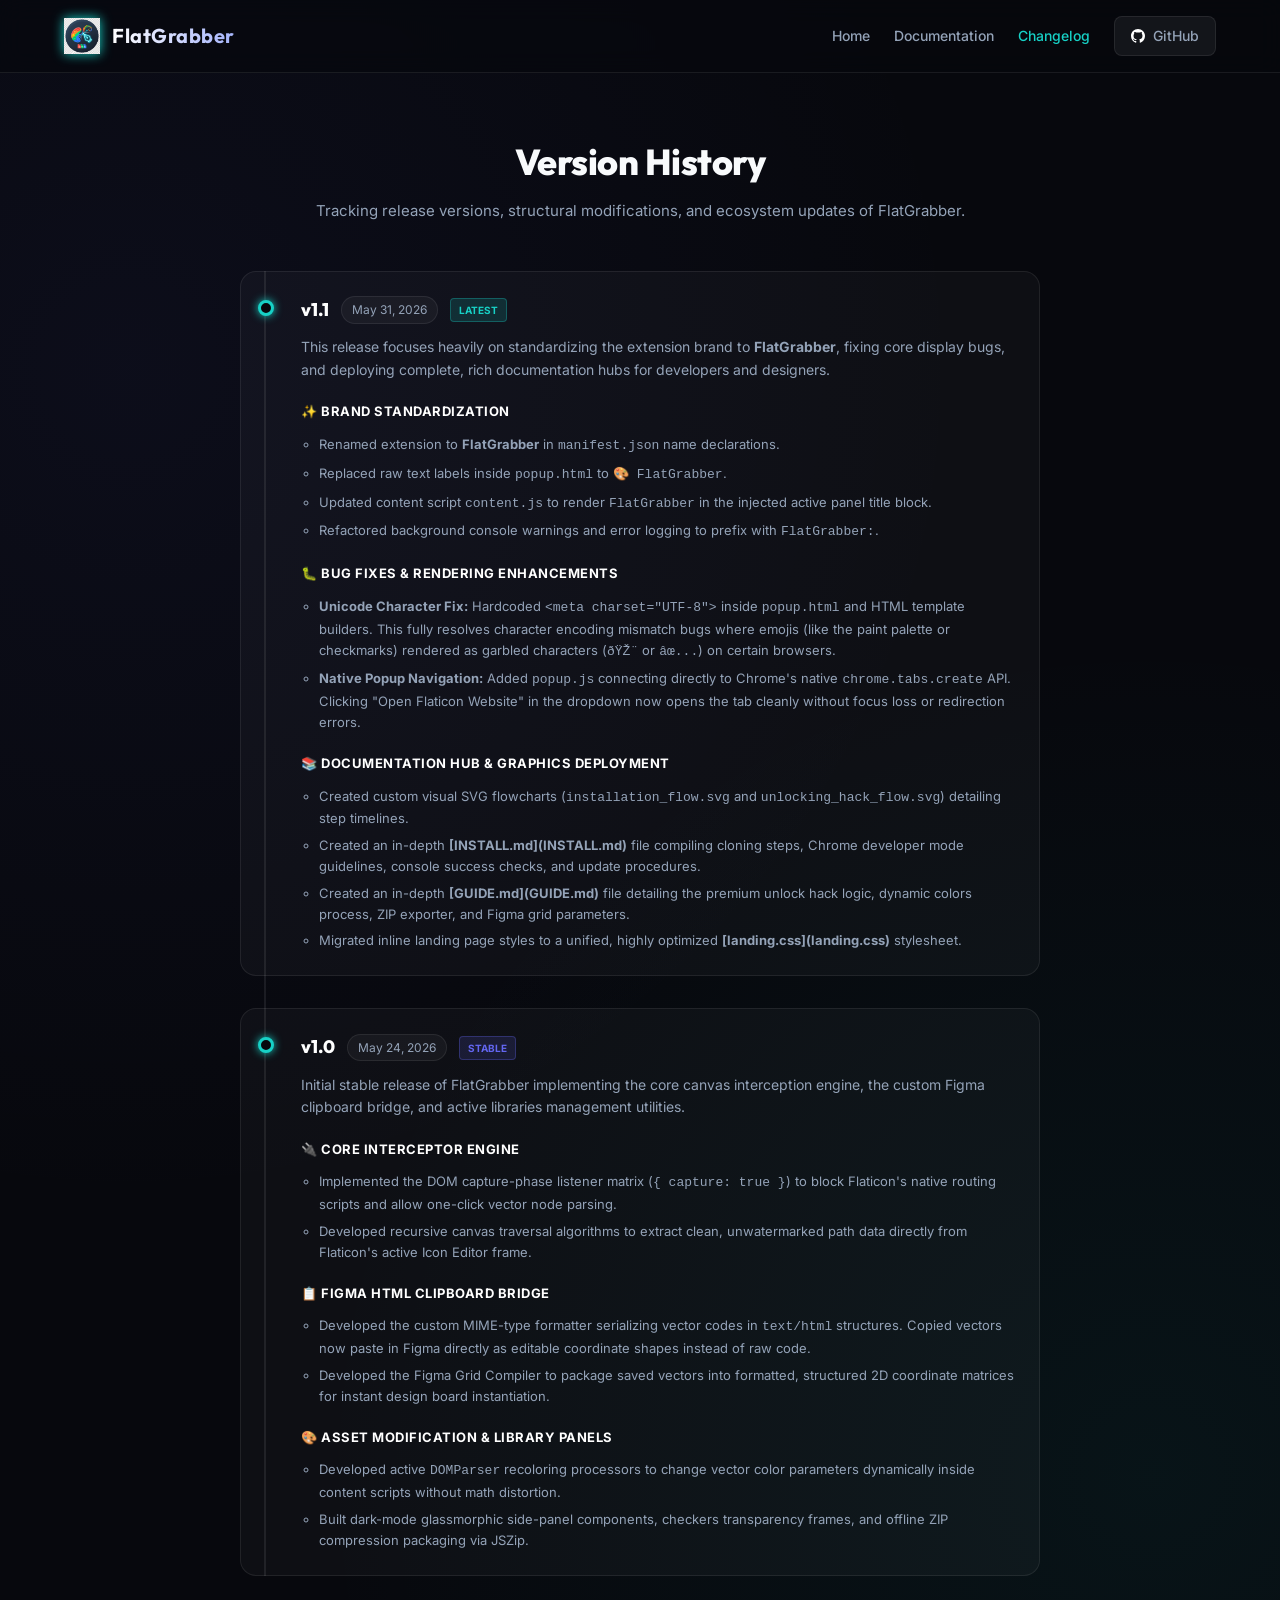
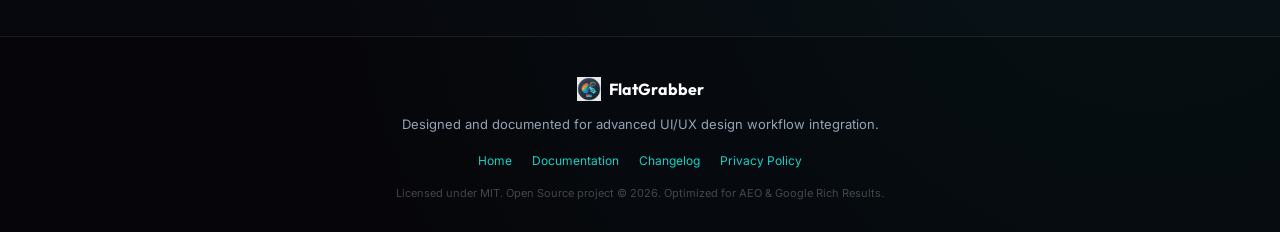
==== changelog.html @ 4ba8a10e "Deploy a highly optimized multi-page developer portal for FlatGrabber including detailed docs, CWS-c" ====
<!DOCTYPE html>
<html lang="en">
<head>
    <meta charset="UTF-8">
    <meta name="viewport" content="width=device-width, initial-scale=1.0">
    <title>FlatGrabber Changelog: Chronological Version Logs & Feature Additions</title>
    <meta name="description" content="Official release version logs, bug fixes, UI improvements, and future roadmap specifications for the FlatGrabber Chrome Extension.">
    <meta name="keywords" content="FlatGrabber changelog, Chrome extension updates, release version log, bug fixes">
    <link rel="canonical" href="https://github.com/Nir-Bhay/FlatGrabber/blob/main/changelog.html">
    <meta name="robots" content="index, follow">

    <!-- Fonts -->
    <link rel="preconnect" href="https://fonts.googleapis.com">
    <link rel="preconnect" href="https://fonts.gstatic.com" crossorigin>
    <link href="https://fonts.googleapis.com/css2?family=Inter:wght@400;500;600;700&family=Outfit:wght@600;700;800&display=swap" rel="stylesheet">

    <!-- Global CSS -->
    <link rel="stylesheet" href="landing.css">
</head>
<body>

    <!-- Header Navigation -->
    <header>
        <div class="container nav-wrap">
            <a href="index.html" class="logo-wrap">
                <img src="icon48.png" alt="FlatGrabber Logo">
                <span class="logo-text">FlatGrabber</span>
            </a>
            <ul class="nav-links">
                <li><a href="index.html">Home</a></li>
                <li><a href="docs.html">Documentation</a></li>
                <li><a href="changelog.html" class="active">Changelog</a></li>
                <li>
                    <a href="https://github.com/Nir-Bhay/FlatGrabber" target="_blank" class="btn-github">
                        <svg width="14" height="14" viewBox="0 0 24 24" fill="currentColor" style="color: #ffffff;"><path d="M12 0c-6.626 0-12 5.373-12 12 0 5.302 3.438 9.8 8.207 11.387.599.111.793-.261.793-.577v-2.234c-3.338.726-4.033-1.416-4.033-1.416-.546-1.387-1.333-1.756-1.333-1.756-1.089-.745.083-.729.083-.729 1.205.084 1.839 1.237 1.839 1.237 1.07 1.834 2.807 1.304 3.492.997.107-.775.418-1.305.762-1.604-2.665-.305-5.467-1.334-5.467-5.931 0-1.311.469-2.381 1.236-3.221-.124-.303-.535-1.524.117-3.176 0 0 1.008-.322 3.301 1.23.957-.266 1.983-.399 3.003-.404 1.02.005 2.047.138 3.006.404 2.291-1.552 3.297-1.23 3.297-1.23.653 1.653.242 2.874.118 3.176.77.84 1.235 1.911 1.235 3.221 0 4.609-2.807 5.624-5.479 5.921.43.372.823 1.102.823 2.222v3.293c0 .319.192.694.801.576 4.765-1.589 8.199-6.086 8.199-11.386 0-6.627-5.373-12-12-12z"/></svg>
                        GitHub
                    </a>
                </li>
            </ul>
        </div>
    </header>

    <!-- Main Container -->
    <main class="container">
        <div class="changelog-wrap">
            <div class="changelog-header">
                <h1>Version History</h1>
                <p>Tracking release versions, structural modifications, and ecosystem updates of FlatGrabber.</p>
            </div>
            
            <div class="changelog-list">
                
                <!-- Version 1.1 -->
                <div class="changelog-item">
                    <div class="changelog-marker"></div>
                    <div class="changelog-meta">
                        <span class="changelog-version">v1.1</span>
                        <span class="changelog-date">May 31, 2026</span>
                        <span class="changelog-tag latest">Latest</span>
                    </div>
                    <div class="changelog-body">
                        <p>This release focuses heavily on standardizing the extension brand to <strong>FlatGrabber</strong>, fixing core display bugs, and deploying complete, rich documentation hubs for developers and designers.</p>
                        
                        <h4>✨ Brand Standardization</h4>
                        <ul>
                            <li>Renamed extension to <strong>FlatGrabber</strong> in <code>manifest.json</code> name declarations.</li>
                            <li>Replaced raw text labels inside <code>popup.html</code> to <code>🎨 FlatGrabber</code>.</li>
                            <li>Updated content script <code>content.js</code> to render <code>FlatGrabber</code> in the injected active panel title block.</li>
                            <li>Refactored background console warnings and error logging to prefix with <code>FlatGrabber:</code>.</li>
                        </ul>

                        <h4>🐛 Bug Fixes & Rendering Enhancements</h4>
                        <ul>
                            <li><strong>Unicode Character Fix:</strong> Hardcoded <code>&lt;meta charset="UTF-8"&gt;</code> inside <code>popup.html</code> and HTML template builders. This fully resolves character encoding mismatch bugs where emojis (like the paint palette or checkmarks) rendered as garbled characters (<code>ðŸŽ¨</code> or <code>âœ...</code>) on certain browsers.</li>
                            <li><strong>Native Popup Navigation:</strong> Added <code>popup.js</code> connecting directly to Chrome's native <code>chrome.tabs.create</code> API. Clicking "Open Flaticon Website" in the dropdown now opens the tab cleanly without focus loss or redirection errors.</li>
                        </ul>

                        <h4>📚 Documentation Hub & Graphics Deployment</h4>
                        <ul>
                            <li>Created custom visual SVG flowcharts (<code>installation_flow.svg</code> and <code>unlocking_hack_flow.svg</code>) detailing step timelines.</li>
                            <li>Created an in-depth <strong>[INSTALL.md](INSTALL.md)</strong> file compiling cloning steps, Chrome developer mode guidelines, console success checks, and update procedures.</li>
                            <li>Created an in-depth <strong>[GUIDE.md](GUIDE.md)</strong> file detailing the premium unlock hack logic, dynamic colors process, ZIP exporter, and Figma grid parameters.</li>
                            <li>Migrated inline landing page styles to a unified, highly optimized <strong>[landing.css](landing.css)</strong> stylesheet.</li>
                        </ul>
                    </div>
                </div>

                <!-- Version 1.0 -->
                <div class="changelog-item">
                    <div class="changelog-marker"></div>
                    <div class="changelog-meta">
                        <span class="changelog-version">v1.0</span>
                        <span class="changelog-date">May 24, 2026</span>
                        <span class="changelog-tag stable">Stable</span>
                    </div>
                    <div class="changelog-body">
                        <p>Initial stable release of FlatGrabber implementing the core canvas interception engine, the custom Figma clipboard bridge, and active libraries management utilities.</p>
                        
                        <h4>🔌 Core Interceptor Engine</h4>
                        <ul>
                            <li>Implemented the DOM capture-phase listener matrix (<code>{ capture: true }</code>) to block Flaticon's native routing scripts and allow one-click vector node parsing.</li>
                            <li>Developed recursive canvas traversal algorithms to extract clean, unwatermarked path data directly from Flaticon's active Icon Editor frame.</li>
                        </ul>

                        <h4>📋 Figma HTML Clipboard Bridge</h4>
                        <ul>
                            <li>Developed the custom MIME-type formatter serializing vector codes in <code>text/html</code> structures. Copied vectors now paste in Figma directly as editable coordinate shapes instead of raw code.</li>
                            <li>Developed the Figma Grid Compiler to package saved vectors into formatted, structured 2D coordinate matrices for instant design board instantiation.</li>
                        </ul>

                        <h4>🎨 Asset Modification & Library Panels</h4>
                        <ul>
                            <li>Developed active <code>DOMParser</code> recoloring processors to change vector color parameters dynamically inside content scripts without math distortion.</li>
                            <li>Built dark-mode glassmorphic side-panel components, checkers transparency frames, and offline ZIP compression packaging via JSZip.</li>
                        </ul>
                    </div>
                </div>

            </div>
        </div>
    </main>

    <!-- Footer -->
    <footer>
        <div class="container">
            <div class="footer-logo">
                <img src="icon48.png" alt="FlatGrabber logo">
                <span>FlatGrabber</span>
            </div>
            <p>Designed and documented for advanced UI/UX design workflow integration.</p>
            <ul class="footer-links">
                <li><a href="index.html">Home</a></li>
                <li><a href="docs.html">Documentation</a></li>
                <li><a href="changelog.html" class="active">Changelog</a></li>
                <li><a href="privacy.html">Privacy Policy</a></li>
            </ul>
            <p style="margin-top: 15px; font-size: 11px; color: rgba(255,255,255,0.25);">Licensed under MIT. Open Source project &copy; 2026. Optimized for AEO & Google Rich Results.</p>
        </div>
    </footer>
</body>
</html>
---- landing.css ----
/* FlatGrabber Core Styling System */
:root {
    --bg-dark: #07080d;
    --bg-grid: rgba(255, 255, 255, 0.02);
    --primary-cyan: #17D1C6;
    --primary-indigo: #6366f1;
    --accent-pink: #ec4899;
    --text-main: #f8fafc;
    --text-muted: #94a3b8;
    --border-glow: rgba(23, 209, 198, 0.15);
    --card-bg: rgba(255, 255, 255, 0.03);
    --border-color: rgba(255, 255, 255, 0.08);
    --neon-shadow: 0 0 20px rgba(23, 209, 198, 0.35);
    --indigo-shadow: 0 0 20px rgba(99, 102, 241, 0.25);
}

* {
    box-sizing: border-box;
    margin: 0;
    padding: 0;
}

body {
    background-color: var(--bg-dark);
    color: var(--text-main);
    font-family: 'Inter', -apple-system, BlinkMacSystemFont, sans-serif;
    line-height: 1.6;
    overflow-x: hidden;
    background-image: 
        radial-gradient(circle at 10% 20%, rgba(99, 102, 241, 0.06) 0%, transparent 45%),
        radial-gradient(circle at 90% 80%, rgba(23, 209, 198, 0.06) 0%, transparent 45%);
}

.container {
    max-width: 1200px;
    margin: 0 auto;
    padding: 0 24px;
}

/* Header & Navigation */
header {
    border-bottom: 1px solid var(--border-color);
    backdrop-filter: blur(12px);
    position: sticky;
    top: 0;
    z-index: 100;
    background: rgba(7, 8, 13, 0.7);
}

.nav-wrap {
    display: flex;
    justify-content: space-between;
    align-items: center;
    height: 72px;
}

.logo-wrap {
    display: flex;
    align-items: center;
    gap: 12px;
    text-decoration: none;
    color: #ffffff;
}

.logo-wrap img {
    width: 36px;
    height: 36px;
    filter: drop-shadow(0 0 6px var(--primary-cyan));
}

.logo-text {
    font-family: 'Outfit', sans-serif;
    font-size: 20px;
    font-weight: 700;
    letter-spacing: 0.5px;
    background: linear-gradient(90deg, #ffffff 0%, #a5b4fc 100%);
    -webkit-background-clip: text;
    -webkit-text-fill-color: transparent;
}

.nav-links {
    display: flex;
    gap: 24px;
    list-style: none;
    align-items: center;
}

.nav-links a {
    text-decoration: none;
    color: var(--text-muted);
    font-size: 14px;
    font-weight: 500;
    transition: color 0.2s ease;
}

.nav-links a:hover, .nav-links a.active {
    color: var(--primary-cyan);
}

.btn-github {
    display: inline-flex;
    align-items: center;
    gap: 8px;
    background: rgba(255,255,255,0.06);
    border: 1px solid var(--border-color);
    color: #ffffff;
    font-size: 13px;
    font-weight: 600;
    padding: 8px 16px;
    border-radius: 8px;
    text-decoration: none;
    transition: all 0.2s ease;
}

.btn-github:hover {
    background: rgba(255,255,255,0.12);
    border-color: rgba(255,255,255,0.2);
    transform: translateY(-1px);
}

/* Landing Page Elements */
.hero {
    padding: 80px 0;
    position: relative;
}

.hero-grid {
    display: grid;
    grid-template-columns: 1.2fr 1fr;
    gap: 60px;
    align-items: center;
}

@media (max-width: 968px) {
    .hero-grid {
        grid-template-columns: 1fr;
        gap: 40px;
        text-align: center;
    }
    .hero-actions {
        justify-content: center;
    }
}

.hero-badge {
    display: inline-flex;
    align-items: center;
    gap: 8px;
    background: rgba(23, 209, 198, 0.08);
    border: 1px solid rgba(23, 209, 198, 0.2);
    padding: 6px 14px;
    border-radius: 20px;
    color: var(--primary-cyan);
    font-size: 12px;
    font-weight: 600;
    margin-bottom: 20px;
}

.hero-badge-dot {
    width: 8px;
    height: 8px;
    background-color: var(--primary-cyan);
    border-radius: 50%;
    box-shadow: 0 0 8px var(--primary-cyan);
}

.hero-title {
    font-family: 'Outfit', sans-serif;
    font-size: 48px;
    font-weight: 800;
    line-height: 1.15;
    letter-spacing: -1px;
    margin-bottom: 20px;
    background: linear-gradient(135deg, #ffffff 30%, #93c5fd 100%);
    -webkit-background-clip: text;
    -webkit-text-fill-color: transparent;
}

.hero-title span {
    background: linear-gradient(90deg, var(--primary-cyan) 0%, #60a5fa 100%);
    -webkit-background-clip: text;
    -webkit-text-fill-color: transparent;
}

.hero-desc {
    font-size: 16px;
    color: var(--text-muted);
    margin-bottom: 36px;
    max-width: 580px;
}

.hero-actions {
    display: flex;
    gap: 16px;
    flex-wrap: wrap;
}

.btn-primary {
    display: inline-flex;
    align-items: center;
    gap: 10px;
    background: linear-gradient(135deg, var(--primary-cyan) 0%, #0284c7 100%);
    border: none;
    color: #05060b;
    font-size: 15px;
    font-weight: 700;
    padding: 14px 28px;
    border-radius: 10px;
    text-decoration: none;
    box-shadow: var(--neon-shadow);
    transition: all 0.2s ease;
    cursor: pointer;
}

.btn-primary:hover {
    transform: translateY(-2px);
    box-shadow: 0 0 30px rgba(23, 209, 198, 0.55);
}

.btn-secondary {
    display: inline-flex;
    align-items: center;
    gap: 10px;
    background: rgba(255,255,255,0.03);
    border: 1px solid var(--border-color);
    color: #ffffff;
    font-size: 15px;
    font-weight: 600;
    padding: 14px 28px;
    border-radius: 10px;
    text-decoration: none;
    transition: all 0.2s ease;
}

.btn-secondary:hover {
    background: rgba(255,255,255,0.08);
    border-color: rgba(255,255,255,0.2);
    transform: translateY(-1px);
}

/* Live Simulator Mock */
.mock-container {
    position: relative;
    background: rgba(13, 14, 21, 0.6);
    border: 1px solid var(--border-color);
    border-radius: 16px;
    padding: 20px;
    box-shadow: 0 20px 40px rgba(0,0,0,0.4);
    backdrop-filter: blur(12px);
    overflow: hidden;
    min-height: 380px;
    display: flex;
    flex-direction: column;
}

.mock-header {
    display: flex;
    align-items: center;
    justify-content: space-between;
    border-bottom: 1px solid var(--border-color);
    padding-bottom: 12px;
    margin-bottom: 16px;
}

.mock-dots {
    display: flex;
    gap: 6px;
}

.mock-dot {
    width: 8px;
    height: 8px;
    border-radius: 50%;
    background: rgba(255,255,255,0.15);
}

.mock-dot.active {
    background: var(--primary-cyan);
}

.mock-title {
    font-size: 12px;
    color: var(--text-muted);
    font-weight: 600;
    letter-spacing: 0.5px;
    text-transform: uppercase;
}

.mock-canvas-wrap {
    flex-grow: 1;
    display: flex;
    align-items: center;
    justify-content: center;
    position: relative;
    border-radius: 12px;
    background-color: #0c0d12;
    min-height: 240px;
}

.mock-canvas-area {
    width: 140px;
    height: 140px;
    border: 1px dashed rgba(255,255,255,0.1);
    border-radius: 8px;
    display: flex;
    align-items: center;
    justify-content: center;
    background-image: 
        linear-gradient(45deg, #11131c 25%, transparent 25%),
        linear-gradient(-45deg, #11131c 25%, transparent 25%),
        linear-gradient(45deg, transparent 75%, #11131c 75%),
        linear-gradient(-45deg, transparent 75%, #11131c 75%);
    background-size: 16px 16px;
    background-position: 0 0, 0 8px, 8px -8px, -8px 0px;
    position: relative;
}

.editor-icon-vector {
    width: 72px;
    height: 72px;
    color: var(--text-main);
    transition: all 0.3s ease;
}

.mock-grab-badge {
    position: absolute;
    top: 10px;
    right: 10px;
    background: linear-gradient(135deg, var(--primary-cyan) 0%, #0099b8 100%);
    border: none;
    color: #05060b;
    font-weight: 700;
    font-size: 10.5px;
    padding: 6px 10px;
    border-radius: 4px;
    cursor: pointer;
    box-shadow: 0 4px 10px rgba(23, 209, 198, 0.3);
    display: none;
    opacity: 0;
    transform: translate(0, -5px);
    transition: all 0.25s cubic-bezier(0.16, 1, 0.3, 1);
}

.mock-grab-badge.show {
    display: block;
    opacity: 1;
    transform: translate(0, 0);
}

.mock-grab-badge:hover {
    transform: scale(1.05);
    box-shadow: 0 6px 16px rgba(23, 209, 198, 0.5);
}

.simulator-panel {
    position: absolute;
    top: 0;
    right: 0;
    width: 100%;
    height: 100%;
    background: #0d0f17;
    border-left: 1px solid var(--border-color);
    transform: translate(100%, 0);
    transition: transform 0.35s cubic-bezier(0.16, 1, 0.3, 1);
    padding: 20px;
    display: flex;
    flex-direction: column;
    z-index: 10;
}

.simulator-panel.open {
    transform: translate(0, 0);
}

.panel-header {
    display: flex;
    justify-content: space-between;
    align-items: center;
    border-bottom: 1px solid var(--border-color);
    padding-bottom: 12px;
    margin-bottom: 12px;
}

.panel-title {
    font-family: 'Outfit', sans-serif;
    font-size: 14px;
    font-weight: 700;
    color: var(--primary-cyan);
    display: flex;
    align-items: center;
    gap: 6px;
}

.panel-preview-area {
    flex-grow: 1;
    border: 1px solid var(--border-color);
    border-radius: 8px;
    background-color: #08090d;
    margin-bottom: 12px;
    display: flex;
    align-items: center;
    justify-content: center;
    position: relative;
    background-image: 
        linear-gradient(45deg, #0d0f15 25%, transparent 25%),
        linear-gradient(-45deg, #0d0f15 25%, transparent 25%),
        linear-gradient(45deg, transparent 75%, #0d0f15 75%),
        linear-gradient(-45deg, transparent 75%, #0d0f15 75%);
    background-size: 16px 16px;
    background-position: 0 0, 0 8px, 8px -8px, -8px 0px;
}

.panel-code-box {
    background: #050608;
    border: 1px solid var(--border-color);
    border-radius: 6px;
    padding: 10px;
    font-family: monospace;
    font-size: 9px;
    color: #8f9bb3;
    height: 60px;
    overflow-y: auto;
    margin-bottom: 12px;
    white-space: pre-wrap;
    word-break: break-all;
    text-align: left;
}

.panel-btn-copy {
    background: linear-gradient(135deg, var(--primary-cyan) 0%, #0ea5e9 100%);
    border: none;
    color: #0b0c10;
    font-size: 12px;
    font-weight: 700;
    padding: 10px;
    border-radius: 6px;
    cursor: pointer;
    width: 100%;
    transition: all 0.2s ease;
}

.panel-btn-copy:hover {
    transform: scale(1.02);
    box-shadow: 0 0 15px rgba(23, 209, 198, 0.4);
}

.simulator-cta-area {
    margin-top: 14px;
    text-align: center;
}

.btn-sim-trigger {
    background: none;
    border: 1.5px solid var(--primary-indigo);
    color: #ffffff;
    font-size: 11px;
    font-weight: 600;
    padding: 8px 16px;
    border-radius: 20px;
    cursor: pointer;
    transition: all 0.2s ease;
}

.btn-sim-trigger:hover {
    background: rgba(99, 102, 241, 0.1);
    border-color: #818cf8;
}

.btn-sim-reset {
    background: none;
    border: none;
    color: var(--text-muted);
    font-size: 10px;
    cursor: pointer;
    text-decoration: underline;
    display: none;
}

.btn-sim-reset.show {
    display: inline-block;
}

.sim-toast {
    position: absolute;
    bottom: -50px;
    left: 50%;
    transform: translate(-50%, 0);
    background: rgba(23, 209, 198, 0.95);
    color: #05060b;
    font-size: 11px;
    font-weight: 700;
    padding: 6px 14px;
    border-radius: 20px;
    box-shadow: 0 4px 12px rgba(23, 209, 198, 0.3);
    transition: bottom 0.25s cubic-bezier(0.16, 1, 0.3, 1);
    z-index: 20;
}

.sim-toast.show {
    bottom: 12px;
}

/* Feature Showcase Grid */
.section-title {
    text-align: center;
    margin-bottom: 50px;
}

.section-title h2 {
    font-family: 'Outfit', sans-serif;
    font-size: 36px;
    font-weight: 800;
    letter-spacing: -0.5px;
    margin-bottom: 12px;
}

.section-title p {
    color: var(--text-muted);
    font-size: 15px;
    max-width: 600px;
    margin: 0 auto;
}

.features-grid {
    display: grid;
    grid-template-columns: repeat(auto-fit, minmax(280px, 1fr));
    gap: 24px;
    margin-bottom: 80px;
}

.feature-card {
    background: var(--card-bg);
    border: 1px solid var(--border-color);
    border-radius: 16px;
    padding: 24px;
    transition: all 0.3s ease;
    position: relative;
    overflow: hidden;
    display: flex;
    flex-direction: column;
    gap: 12px;
}

.feature-card:hover {
    transform: translateY(-4px);
    border-color: rgba(23, 209, 198, 0.25);
    box-shadow: 0 12px 30px rgba(0,0,0,0.3);
}

.feature-card::after {
    content: '';
    position: absolute;
    top: 0;
    left: 0;
    width: 4px;
    height: 100%;
    background: linear-gradient(to bottom, var(--primary-cyan), var(--primary-indigo));
    opacity: 0;
    transition: opacity 0.2s ease;
}

.feature-card:hover::after {
    opacity: 1;
}

.feature-icon {
    width: 40px;
    height: 40px;
    border-radius: 8px;
    background: rgba(23, 209, 198, 0.08);
    display: flex;
    align-items: center;
    justify-content: center;
    color: var(--primary-cyan);
    margin-bottom: 8px;
}

.feature-card h3 {
    font-family: 'Outfit', sans-serif;
    font-size: 18px;
    font-weight: 700;
}

.feature-card p {
    font-size: 13px;
    color: var(--text-muted);
    line-height: 1.6;
}

/* Step Timeline Hack Section */
.timeline-section {
    background: rgba(255,255,255,0.01);
    border-top: 1px solid var(--border-color);
    border-bottom: 1px solid var(--border-color);
    padding: 80px 0;
    margin-bottom: 80px;
}

.timeline-grid {
    display: grid;
    grid-template-columns: repeat(4, 1fr);
    gap: 24px;
}

@media (max-width: 768px) {
    .timeline-grid {
        grid-template-columns: 1fr;
    }
}

.timeline-item {
    background: var(--card-bg);
    border: 1px solid var(--border-color);
    border-radius: 16px;
    padding: 24px;
    text-align: center;
    position: relative;
}

.timeline-num {
    width: 36px;
    height: 36px;
    border-radius: 50%;
    background: rgba(99, 102, 241, 0.1);
    border: 1.5px solid var(--primary-indigo);
    color: var(--primary-indigo);
    display: flex;
    align-items: center;
    justify-content: center;
    font-weight: 700;
    font-size: 14px;
    margin: 0 auto 16px;
}

.timeline-item h4 {
    font-family: 'Outfit', sans-serif;
    font-size: 16px;
    font-weight: 700;
    margin-bottom: 8px;
}

.timeline-item p {
    font-size: 12px;
    color: var(--text-muted);
}

/* FAQ Accordion Styling */
.faq-section {
    padding-bottom: 80px;
}

.faq-list {
    max-width: 800px;
    margin: 0 auto;
    display: flex;
    flex-direction: column;
    gap: 16px;
}

.faq-item {
    background: var(--card-bg);
    border: 1px solid var(--border-color);
    border-radius: 12px;
    overflow: hidden;
    transition: all 0.3s ease;
}

.faq-question-btn {
    width: 100%;
    background: none;
    border: none;
    padding: 20px 24px;
    display: flex;
    justify-content: space-between;
    align-items: center;
    color: #ffffff;
    font-family: 'Outfit', sans-serif;
    font-size: 16px;
    font-weight: 700;
    text-align: left;
    cursor: pointer;
}

.faq-question-btn svg {
    transition: transform 0.2s ease;
    color: var(--primary-cyan);
}

.faq-answer {
    max-height: 0;
    overflow: hidden;
    transition: max-height 0.25s ease-out;
    background: rgba(0,0,0,0.1);
}

.faq-answer-inner {
    padding: 0 24px 20px;
    font-size: 13.5px;
    color: var(--text-muted);
    line-height: 1.7;
}

.faq-item.active {
    border-color: rgba(23, 209, 198, 0.2);
    box-shadow: 0 4px 20px rgba(0,0,0,0.2);
}

.faq-item.active .faq-question-btn svg {
    transform: rotate(180deg);
}

.faq-item.active .faq-answer {
    max-height: 200px;
}

/* Multipage Documentation Layout */
.doc-grid {
    display: grid;
    grid-template-columns: 260px 1fr;
    gap: 40px;
    padding: 60px 0;
}

@media (max-width: 768px) {
    .doc-grid {
        grid-template-columns: 1fr;
        gap: 30px;
    }
}

.doc-sidebar {
    position: sticky;
    top: 100px;
    align-self: flex-start;
    display: flex;
    flex-direction: column;
    gap: 20px;
}

.doc-nav-list {
    list-style: none;
    display: flex;
    flex-direction: column;
    gap: 8px;
}

.doc-nav-item button {
    width: 100%;
    background: none;
    border: none;
    text-align: left;
    padding: 10px 16px;
    border-radius: 8px;
    color: var(--text-muted);
    font-size: 14px;
    font-weight: 600;
    cursor: pointer;
    transition: all 0.2s ease;
    display: flex;
    align-items: center;
    gap: 10px;
}

.doc-nav-item button:hover {
    color: #ffffff;
    background: rgba(255,255,255,0.02);
}

.doc-nav-item.active button {
    color: var(--primary-cyan);
    background: rgba(23, 209, 198, 0.06);
    border: 1px solid rgba(23, 209, 198, 0.15);
}

.doc-content-wrap {
    background: rgba(255,255,255,0.01);
    border: 1px solid var(--border-color);
    border-radius: 16px;
    padding: 40px;
    backdrop-filter: blur(8px);
}

@media (max-width: 580px) {
    .doc-content-wrap {
        padding: 24px;
    }
}

.doc-tab-panel {
    display: none;
    flex-direction: column;
    gap: 24px;
}

.doc-tab-panel.active {
    display: flex;
}

.doc-tab-panel h2 {
    font-family: 'Outfit', sans-serif;
    font-size: 28px;
    font-weight: 800;
    letter-spacing: -0.5px;
    color: #ffffff;
    border-bottom: 1px solid var(--border-color);
    padding-bottom: 12px;
}

.doc-tab-panel h3 {
    font-family: 'Outfit', sans-serif;
    font-size: 18px;
    font-weight: 700;
    color: var(--primary-cyan);
    margin-top: 12px;
}

.doc-tab-panel p {
    font-size: 14.5px;
    color: var(--text-muted);
    line-height: 1.7;
}

.doc-code-block {
    background: #050608;
    border: 1px solid var(--border-color);
    border-radius: 8px;
    padding: 16px;
    font-family: 'Courier New', Courier, monospace;
    font-size: 12.5px;
    color: #cbd5e1;
    overflow-x: auto;
    white-space: pre-wrap;
    word-break: break-all;
}

.doc-shortcut-table {
    width: 100%;
    border-collapse: collapse;
    margin-top: 12px;
}

.doc-shortcut-table th, .doc-shortcut-table td {
    padding: 12px 16px;
    text-align: left;
    border-bottom: 1px solid var(--border-color);
}

.doc-shortcut-table th {
    font-family: 'Outfit', sans-serif;
    font-size: 14px;
    font-weight: 700;
    color: #ffffff;
    background: rgba(255,255,255,0.02);
}

.doc-shortcut-table td {
    font-size: 13.5px;
    color: var(--text-muted);
}

.doc-shortcut-table td kbd {
    background: rgba(255,255,255,0.08);
    border: 1px solid var(--border-color);
    border-radius: 4px;
    padding: 3px 6px;
    font-family: sans-serif;
    font-size: 11px;
    color: #ffffff;
    box-shadow: 0 2px 0 rgba(0,0,0,0.5);
}

/* Privacy & Legal Content Formatting */
.legal-wrap {
    max-width: 800px;
    margin: 60px auto;
    background: rgba(255,255,255,0.01);
    border: 1px solid var(--border-color);
    border-radius: 16px;
    padding: 48px;
}

@media (max-width: 580px) {
    .legal-wrap {
        padding: 24px;
    }
}

.legal-header {
    border-bottom: 1px solid var(--border-color);
    padding-bottom: 24px;
    margin-bottom: 32px;
}

.legal-header h1 {
    font-family: 'Outfit', sans-serif;
    font-size: 32px;
    font-weight: 800;
    letter-spacing: -0.5px;
}

.legal-header p {
    font-size: 13px;
    color: var(--text-muted);
    margin-top: 6px;
}

.legal-body {
    display: flex;
    flex-direction: column;
    gap: 24px;
}

.legal-section {
    display: flex;
    flex-direction: column;
    gap: 12px;
}

.legal-section h2 {
    font-family: 'Outfit', sans-serif;
    font-size: 20px;
    font-weight: 700;
    color: var(--primary-cyan);
}

.legal-section p {
    font-size: 14px;
    color: var(--text-muted);
    line-height: 1.7;
}

.legal-section ul {
    list-style: disc;
    padding-left: 20px;
    font-size: 14px;
    color: var(--text-muted);
    display: flex;
    flex-direction: column;
    gap: 8px;
}

/* Changelog Elements */
.changelog-wrap {
    max-width: 800px;
    margin: 60px auto;
}

.changelog-header {
    text-align: center;
    margin-bottom: 48px;
}

.changelog-header h1 {
    font-family: 'Outfit', sans-serif;
    font-size: 36px;
    font-weight: 800;
    letter-spacing: -0.5px;
}

.changelog-header p {
    color: var(--text-muted);
    font-size: 15px;
    margin-top: 8px;
}

.changelog-list {
    display: flex;
    flex-direction: column;
    gap: 32px;
    position: relative;
}

.changelog-list::after {
    content: '';
    position: absolute;
    top: 0;
    left: 24px;
    width: 2px;
    height: 100%;
    background: var(--border-color);
    z-index: 1;
}

.changelog-item {
    background: var(--card-bg);
    border: 1px solid var(--border-color);
    border-radius: 16px;
    padding: 24px 24px 24px 60px;
    position: relative;
    z-index: 2;
    transition: border-color 0.2s ease;
}

.changelog-item:hover {
    border-color: rgba(23, 209, 198, 0.2);
}

.changelog-marker {
    width: 16px;
    height: 16px;
    border-radius: 50%;
    background: var(--bg-dark);
    border: 3px solid var(--primary-cyan);
    position: absolute;
    left: 17px;
    top: 28px;
    box-shadow: 0 0 8px var(--primary-cyan);
}

.changelog-meta {
    display: flex;
    align-items: center;
    gap: 12px;
    margin-bottom: 12px;
    flex-wrap: wrap;
}

.changelog-version {
    font-family: 'Outfit', sans-serif;
    font-size: 18px;
    font-weight: 800;
    color: #ffffff;
}

.changelog-date {
    font-size: 12px;
    color: var(--text-muted);
    background: rgba(255,255,255,0.04);
    padding: 3px 10px;
    border-radius: 20px;
    border: 1px solid var(--border-color);
}

.changelog-tag {
    font-size: 10px;
    font-weight: 700;
    padding: 3px 8px;
    border-radius: 4px;
    text-transform: uppercase;
}

.changelog-tag.latest {
    background: rgba(23, 209, 198, 0.15);
    color: var(--primary-cyan);
    border: 1px solid rgba(23, 209, 198, 0.3);
}

.changelog-tag.stable {
    background: rgba(99, 102, 241, 0.15);
    color: var(--primary-indigo);
    border: 1px solid rgba(99, 102, 241, 0.3);
}

.changelog-body {
    display: flex;
    flex-direction: column;
    gap: 12px;
}

.changelog-body p {
    font-size: 14px;
    color: var(--text-muted);
}

.changelog-body h4 {
    font-size: 13px;
    font-weight: 700;
    text-transform: uppercase;
    color: #ffffff;
    letter-spacing: 0.5px;
    margin-top: 8px;
}

.changelog-body ul {
    list-style: circle;
    padding-left: 18px;
    font-size: 13px;
    color: var(--text-muted);
    display: flex;
    flex-direction: column;
    gap: 6px;
}

/* Footer Styling */
footer {
    border-top: 1px solid var(--border-color);
    padding: 40px 0;
    text-align: center;
    font-size: 13px;
    color: var(--text-muted);
    background: rgba(0, 0, 0, 0.2);
}

footer a {
    color: var(--primary-cyan);
    text-decoration: none;
}

footer a:hover {
    text-decoration: underline;
}

.footer-logo {
    display: inline-flex;
    align-items: center;
    gap: 8px;
    margin-bottom: 12px;
    color: #ffffff;
    font-family: 'Outfit', sans-serif;
    font-size: 16px;
    font-weight: 700;
}

.footer-logo img {
    width: 24px;
    height: 24px;
}

.footer-links {
    display: flex;
    justify-content: center;
    gap: 20px;
    list-style: none;
    margin-top: 16px;
    font-size: 12px;
}
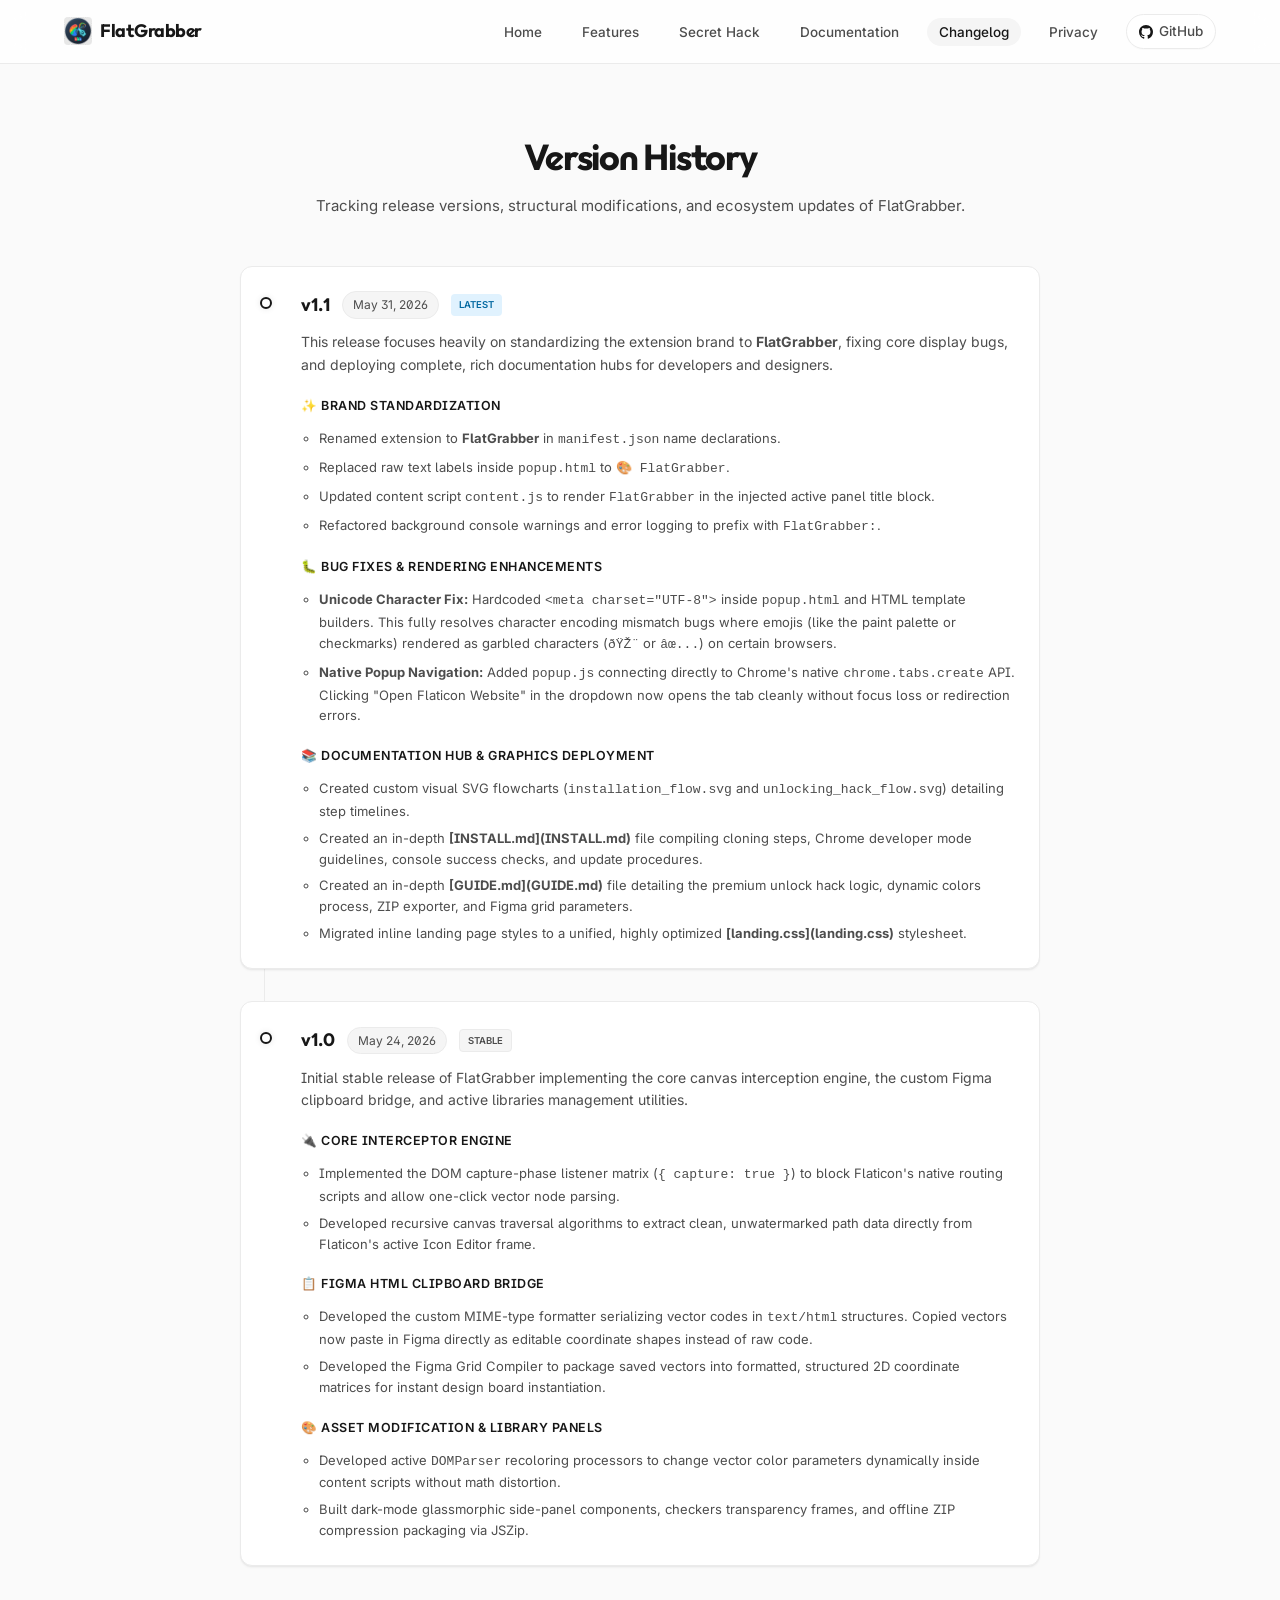
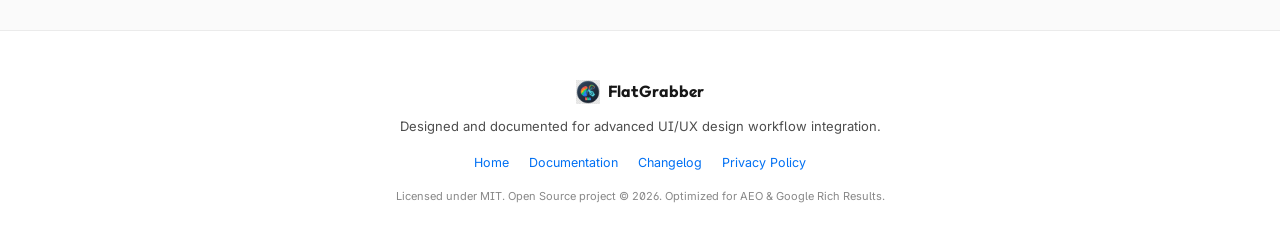
==== commit a6e31294: "Complete redesign of developer portal deploying Vercel-inspired light theme and synchronizing header" ====
--- a/changelog.html
+++ b/changelog.html
@@ -28,11 +28,14 @@
             </a>
             <ul class="nav-links">
                 <li><a href="index.html">Home</a></li>
+                <li><a href="index.html#features">Features</a></li>
+                <li><a href="index.html#hack">Secret Hack</a></li>
                 <li><a href="docs.html">Documentation</a></li>
                 <li><a href="changelog.html" class="active">Changelog</a></li>
+                <li><a href="privacy.html">Privacy</a></li>
                 <li>
                     <a href="https://github.com/Nir-Bhay/FlatGrabber" target="_blank" class="btn-github">
-                        <svg width="14" height="14" viewBox="0 0 24 24" fill="currentColor" style="color: #ffffff;"><path d="M12 0c-6.626 0-12 5.373-12 12 0 5.302 3.438 9.8 8.207 11.387.599.111.793-.261.793-.577v-2.234c-3.338.726-4.033-1.416-4.033-1.416-.546-1.387-1.333-1.756-1.333-1.756-1.089-.745.083-.729.083-.729 1.205.084 1.839 1.237 1.839 1.237 1.07 1.834 2.807 1.304 3.492.997.107-.775.418-1.305.762-1.604-2.665-.305-5.467-1.334-5.467-5.931 0-1.311.469-2.381 1.236-3.221-.124-.303-.535-1.524.117-3.176 0 0 1.008-.322 3.301 1.23.957-.266 1.983-.399 3.003-.404 1.02.005 2.047.138 3.006.404 2.291-1.552 3.297-1.23 3.297-1.23.653 1.653.242 2.874.118 3.176.77.84 1.235 1.911 1.235 3.221 0 4.609-2.807 5.624-5.479 5.921.43.372.823 1.102.823 2.222v3.293c0 .319.192.694.801.576 4.765-1.589 8.199-6.086 8.199-11.386 0-6.627-5.373-12-12-12z"/></svg>
+                        <svg width="14" height="14" viewBox="0 0 24 24" fill="currentColor" style="color: #171717;"><path d="M12 0c-6.626 0-12 5.373-12 12 0 5.302 3.438 9.8 8.207 11.387.599.111.793-.261.793-.577v-2.234c-3.338.726-4.033-1.416-4.033-1.416-.546-1.387-1.333-1.756-1.333-1.756-1.089-.745.083-.729.083-.729 1.205.084 1.839 1.237 1.839 1.237 1.07 1.834 2.807 1.304 3.492.997.107-.775.418-1.305.762-1.604-2.665-.305-5.467-1.334-5.467-5.931 0-1.311.469-2.381 1.236-3.221-.124-.303-.535-1.524.117-3.176 0 0 1.008-.322 3.301 1.23.957-.266 1.983-.399 3.003-.404 1.02.005 2.047.138 3.006.404 2.291-1.552 3.297-1.23 3.297-1.23.653 1.653.242 2.874.118 3.176.77.84 1.235 1.911 1.235 3.221 0 4.609-2.807 5.624-5.479 5.921.43.372.823 1.102.823 2.222v3.293c0 .319.192.694.801.576 4.765-1.589 8.199-6.086 8.199-11.386 0-6.627-5.373-12-12-12z"/></svg>
                         GitHub
                     </a>
                 </li>
@@ -134,7 +137,7 @@
                 <li><a href="changelog.html" class="active">Changelog</a></li>
                 <li><a href="privacy.html">Privacy Policy</a></li>
             </ul>
-            <p style="margin-top: 15px; font-size: 11px; color: rgba(255,255,255,0.25);">Licensed under MIT. Open Source project &copy; 2026. Optimized for AEO & Google Rich Results.</p>
+            <p style="margin-top: 15px; font-size: 11px; color: var(--mute-text);">Licensed under MIT. Open Source project &copy; 2026. Optimized for AEO & Google Rich Results.</p>
         </div>
     </footer>
 </body>
--- a/landing.css
+++ b/landing.css
@@ -1,17 +1,29 @@
-/* FlatGrabber Core Styling System */
+/* FlatGrabber Vercel-Inspired Stark Theme System */
 :root {
-    --bg-dark: #07080d;
-    --bg-grid: rgba(255, 255, 255, 0.02);
+    --bg-dark: #171717;
+    --primary: #171717;
+    --on-primary: #ffffff;
+    --ink: #171717;
+    --body-text: #4d4d4d;
+    --mute-text: #888888;
+    --hairline: #ebebeb;
+    --hairline-strong: #a1a1a1;
+    --canvas: #ffffff;
+    --canvas-soft: #fafafa;
+    --canvas-soft-2: #f5f5f5;
+    
+    --link-blue: #0070f3;
+    --link-deep: #0761d1;
+    --link-bg-soft: #d3e5ff;
+    
     --primary-cyan: #17D1C6;
-    --primary-indigo: #6366f1;
-    --accent-pink: #ec4899;
-    --text-main: #f8fafc;
-    --text-muted: #94a3b8;
-    --border-glow: rgba(23, 209, 198, 0.15);
-    --card-bg: rgba(255, 255, 255, 0.03);
-    --border-color: rgba(255, 255, 255, 0.08);
-    --neon-shadow: 0 0 20px rgba(23, 209, 198, 0.35);
-    --indigo-shadow: 0 0 20px rgba(99, 102, 241, 0.25);
+    
+    /* Vercel-style atmospheric stacked shadows */
+    --shadow-level-1: 0px 1px 1px rgba(0, 0, 0, 0.02);
+    --shadow-level-2: 0px 1px 1px rgba(0, 0, 0, 0.03), 0px 2px 2px rgba(0, 0, 0, 0.04);
+    --shadow-level-3: 0px 2px 2px rgba(0, 0, 0, 0.04), 0px 8px 8px -8px rgba(0, 0, 0, 0.04);
+    --shadow-level-4: 0px 2px 2px rgba(0, 0, 0, 0.04), 0px 8px 16px -4px rgba(0, 0, 0, 0.05);
+    --shadow-level-5: 0px 1px 1px rgba(0, 0, 0, 0.02), 0px 8px 16px -4px rgba(0, 0, 0, 0.05), 0px 24px 32px -8px rgba(0, 0, 0, 0.06);
 }
 
 * {
@@ -21,14 +33,14 @@
 }
 
 body {
-    background-color: var(--bg-dark);
-    color: var(--text-main);
+    background-color: var(--canvas-soft);
+    color: var(--ink);
     font-family: 'Inter', -apple-system, BlinkMacSystemFont, sans-serif;
+    font-feature-settings: "ss01", "ss02"; /* Enables geometric alternate shapes */
     line-height: 1.6;
     overflow-x: hidden;
-    background-image: 
-        radial-gradient(circle at 10% 20%, rgba(99, 102, 241, 0.06) 0%, transparent 45%),
-        radial-gradient(circle at 90% 80%, rgba(23, 209, 198, 0.06) 0%, transparent 45%);
+    padding: 0;
+    margin: 0;
 }
 
 .container {
@@ -39,102 +51,134 @@
 
 /* Header & Navigation */
 header {
-    border-bottom: 1px solid var(--border-color);
+    border-bottom: 1px solid var(--hairline);
     backdrop-filter: blur(12px);
     position: sticky;
     top: 0;
     z-index: 100;
-    background: rgba(7, 8, 13, 0.7);
+    background: rgba(255, 255, 255, 0.8);
+    height: 64px;
 }
 
 .nav-wrap {
     display: flex;
     justify-content: space-between;
     align-items: center;
-    height: 72px;
+    height: 100%;
 }
 
 .logo-wrap {
     display: flex;
     align-items: center;
-    gap: 12px;
+    gap: 8px;
     text-decoration: none;
-    color: #ffffff;
+    color: var(--ink);
 }
 
 .logo-wrap img {
-    width: 36px;
-    height: 36px;
-    filter: drop-shadow(0 0 6px var(--primary-cyan));
+    width: 28px;
+    height: 28px;
+    border-radius: 4px;
 }
 
 .logo-text {
     font-family: 'Outfit', sans-serif;
-    font-size: 20px;
+    font-size: 18px;
     font-weight: 700;
-    letter-spacing: 0.5px;
-    background: linear-gradient(90deg, #ffffff 0%, #a5b4fc 100%);
-    -webkit-background-clip: text;
-    -webkit-text-fill-color: transparent;
+    letter-spacing: -0.5px;
+    color: var(--ink);
 }
 
 .nav-links {
     display: flex;
-    gap: 24px;
+    gap: 16px;
     list-style: none;
     align-items: center;
 }
 
 .nav-links a {
     text-decoration: none;
-    color: var(--text-muted);
-    font-size: 14px;
+    color: var(--body-text);
+    font-size: 13.5px;
     font-weight: 500;
-    transition: color 0.2s ease;
+    padding: 6px 12px;
+    border-radius: 9999px;
+    transition: all 0.2s ease;
 }
 
 .nav-links a:hover, .nav-links a.active {
-    color: var(--primary-cyan);
+    color: var(--ink);
+    background: var(--canvas-soft-2);
 }
 
 .btn-github {
     display: inline-flex;
     align-items: center;
-    gap: 8px;
-    background: rgba(255,255,255,0.06);
-    border: 1px solid var(--border-color);
-    color: #ffffff;
+    gap: 6px;
+    background: var(--canvas);
+    border: 1px solid var(--hairline);
+    color: var(--ink);
     font-size: 13px;
-    font-weight: 600;
-    padding: 8px 16px;
-    border-radius: 8px;
+    font-weight: 500;
+    padding: 6px 12px;
+    border-radius: 6px;
     text-decoration: none;
     transition: all 0.2s ease;
+    box-shadow: var(--shadow-level-1);
 }
 
 .btn-github:hover {
-    background: rgba(255,255,255,0.12);
-    border-color: rgba(255,255,255,0.2);
-    transform: translateY(-1px);
-}
-
-/* Landing Page Elements */
+    background: var(--canvas-soft);
+    border-color: var(--hairline-strong);
+    transform: translateY(-0.5px);
+}
+
+/* Atmospheric Hero Mesh Gradient System */
+.hero-mesh-wrapper {
+    position: relative;
+    width: 100%;
+    overflow: hidden;
+}
+
+.hero-mesh-bg {
+    position: absolute;
+    top: -120px;
+    left: 50%;
+    transform: translate(-50%, 0);
+    width: 1200px;
+    height: 520px;
+    z-index: 1;
+    opacity: 0.14;
+    filter: blur(70px);
+    pointer-events: none;
+    background: radial-gradient(circle at 10% 20%, #007cf0 0%, transparent 40%),
+                radial-gradient(circle at 90% 15%, #00dfd8 0%, transparent 40%),
+                radial-gradient(circle at 50% 50%, #7928ca 0%, transparent 45%),
+                radial-gradient(circle at 30% 80%, #ff0080 0%, transparent 35%),
+                radial-gradient(circle at 70% 80%, #f9cb28 0%, transparent 40%);
+}
+
+.hero-content {
+    position: relative;
+    z-index: 2;
+}
+
+/* Landing Hero layout */
 .hero {
-    padding: 80px 0;
-    position: relative;
+    padding: 96px 0;
 }
 
 .hero-grid {
     display: grid;
     grid-template-columns: 1.2fr 1fr;
-    gap: 60px;
+    gap: 64px;
     align-items: center;
 }
 
 @media (max-width: 968px) {
     .hero-grid {
         grid-template-columns: 1fr;
-        gap: 40px;
+        gap: 48px;
         text-align: center;
     }
     .hero-actions {
@@ -145,47 +189,47 @@
 .hero-badge {
     display: inline-flex;
     align-items: center;
-    gap: 8px;
-    background: rgba(23, 209, 198, 0.08);
-    border: 1px solid rgba(23, 209, 198, 0.2);
-    padding: 6px 14px;
-    border-radius: 20px;
-    color: var(--primary-cyan);
-    font-size: 12px;
-    font-weight: 600;
-    margin-bottom: 20px;
+    gap: 6px;
+    background: var(--canvas);
+    border: 1px solid var(--hairline);
+    padding: 6px 12px;
+    border-radius: 9999px;
+    color: var(--body-text);
+    font-family: monospace;
+    font-size: 11.5px;
+    font-weight: 500;
+    margin-bottom: 24px;
+    box-shadow: var(--shadow-level-1);
 }
 
 .hero-badge-dot {
-    width: 8px;
-    height: 8px;
-    background-color: var(--primary-cyan);
+    width: 6px;
+    height: 6px;
+    background-color: var(--primary-indigo);
     border-radius: 50%;
-    box-shadow: 0 0 8px var(--primary-cyan);
 }
 
 .hero-title {
     font-family: 'Outfit', sans-serif;
-    font-size: 48px;
-    font-weight: 800;
-    line-height: 1.15;
-    letter-spacing: -1px;
-    margin-bottom: 20px;
-    background: linear-gradient(135deg, #ffffff 30%, #93c5fd 100%);
+    font-size: 52px;
+    font-weight: 700;
+    line-height: 1.1;
+    letter-spacing: -2px;
+    margin-bottom: 24px;
+    color: var(--ink);
+    text-transform: none;
+}
+
+.hero-title span {
+    background: linear-gradient(90deg, #007cf0 0%, #00dfd8 100%);
     -webkit-background-clip: text;
     -webkit-text-fill-color: transparent;
 }
 
-.hero-title span {
-    background: linear-gradient(90deg, var(--primary-cyan) 0%, #60a5fa 100%);
-    -webkit-background-clip: text;
-    -webkit-text-fill-color: transparent;
-}
-
 .hero-desc {
-    font-size: 16px;
-    color: var(--text-muted);
-    margin-bottom: 36px;
+    font-size: 16.5px;
+    color: var(--body-text);
+    margin-bottom: 40px;
     max-width: 580px;
 }
 
@@ -195,58 +239,60 @@
     flex-wrap: wrap;
 }
 
+/* Custom Vercel inspired buttons */
 .btn-primary {
     display: inline-flex;
     align-items: center;
-    gap: 10px;
-    background: linear-gradient(135deg, var(--primary-cyan) 0%, #0284c7 100%);
+    gap: 8px;
+    background: var(--primary);
     border: none;
-    color: #05060b;
+    color: var(--on-primary);
     font-size: 15px;
-    font-weight: 700;
-    padding: 14px 28px;
-    border-radius: 10px;
+    font-weight: 500;
+    padding: 12px 28px;
+    border-radius: 9999px;
     text-decoration: none;
-    box-shadow: var(--neon-shadow);
     transition: all 0.2s ease;
     cursor: pointer;
+    box-shadow: 0 4px 12px rgba(0,0,0,0.1);
 }
 
 .btn-primary:hover {
-    transform: translateY(-2px);
-    box-shadow: 0 0 30px rgba(23, 209, 198, 0.55);
+    background: #000000;
+    transform: translateY(-1px);
+    box-shadow: 0 6px 20px rgba(0,0,0,0.15);
 }
 
 .btn-secondary {
     display: inline-flex;
     align-items: center;
-    gap: 10px;
-    background: rgba(255,255,255,0.03);
-    border: 1px solid var(--border-color);
-    color: #ffffff;
+    gap: 8px;
+    background: var(--canvas);
+    border: 1px solid var(--hairline);
+    color: var(--ink);
     font-size: 15px;
-    font-weight: 600;
-    padding: 14px 28px;
-    border-radius: 10px;
+    font-weight: 500;
+    padding: 12px 28px;
+    border-radius: 9999px;
     text-decoration: none;
     transition: all 0.2s ease;
+    box-shadow: var(--shadow-level-1);
 }
 
 .btn-secondary:hover {
-    background: rgba(255,255,255,0.08);
-    border-color: rgba(255,255,255,0.2);
-    transform: translateY(-1px);
-}
-
-/* Live Simulator Mock */
+    background: var(--canvas-soft);
+    border-color: var(--hairline-strong);
+    transform: translateY(-0.5px);
+}
+
+/* Stark Canvas Simulator Box */
 .mock-container {
     position: relative;
-    background: rgba(13, 14, 21, 0.6);
-    border: 1px solid var(--border-color);
-    border-radius: 16px;
+    background: var(--canvas);
+    border: 1px solid var(--hairline);
+    border-radius: 12px;
     padding: 20px;
-    box-shadow: 0 20px 40px rgba(0,0,0,0.4);
-    backdrop-filter: blur(12px);
+    box-shadow: var(--shadow-level-4);
     overflow: hidden;
     min-height: 380px;
     display: flex;
@@ -257,7 +303,7 @@
     display: flex;
     align-items: center;
     justify-content: space-between;
-    border-bottom: 1px solid var(--border-color);
+    border-bottom: 1px solid var(--hairline);
     padding-bottom: 12px;
     margin-bottom: 16px;
 }
@@ -268,20 +314,20 @@
 }
 
 .mock-dot {
-    width: 8px;
-    height: 8px;
+    width: 6px;
+    height: 6px;
     border-radius: 50%;
-    background: rgba(255,255,255,0.15);
+    background: var(--hairline);
 }
 
 .mock-dot.active {
-    background: var(--primary-cyan);
+    background: var(--ink);
 }
 
 .mock-title {
-    font-size: 12px;
-    color: var(--text-muted);
-    font-weight: 600;
+    font-family: monospace;
+    font-size: 11px;
+    color: var(--mute-text);
     letter-spacing: 0.5px;
     text-transform: uppercase;
 }
@@ -292,52 +338,53 @@
     align-items: center;
     justify-content: center;
     position: relative;
-    border-radius: 12px;
-    background-color: #0c0d12;
+    border-radius: 8px;
+    background-color: var(--canvas-soft-2);
     min-height: 240px;
+    border: 1px solid var(--hairline);
 }
 
 .mock-canvas-area {
     width: 140px;
     height: 140px;
-    border: 1px dashed rgba(255,255,255,0.1);
-    border-radius: 8px;
+    border: 1px dashed var(--hairline-strong);
+    border-radius: 6px;
     display: flex;
     align-items: center;
     justify-content: center;
     background-image: 
-        linear-gradient(45deg, #11131c 25%, transparent 25%),
-        linear-gradient(-45deg, #11131c 25%, transparent 25%),
-        linear-gradient(45deg, transparent 75%, #11131c 75%),
-        linear-gradient(-45deg, transparent 75%, #11131c 75%);
+        linear-gradient(45deg, #ffffff 25%, transparent 25%),
+        linear-gradient(-45deg, #ffffff 25%, transparent 25%),
+        linear-gradient(45deg, transparent 75%, #ffffff 75%),
+        linear-gradient(-45deg, transparent 75%, #ffffff 75%);
     background-size: 16px 16px;
     background-position: 0 0, 0 8px, 8px -8px, -8px 0px;
     position: relative;
 }
 
 .editor-icon-vector {
-    width: 72px;
-    height: 72px;
-    color: var(--text-main);
+    width: 64px;
+    height: 64px;
+    color: var(--ink);
     transition: all 0.3s ease;
 }
 
 .mock-grab-badge {
     position: absolute;
-    top: 10px;
-    right: 10px;
-    background: linear-gradient(135deg, var(--primary-cyan) 0%, #0099b8 100%);
+    top: 8px;
+    right: 8px;
+    background: var(--primary);
     border: none;
-    color: #05060b;
-    font-weight: 700;
-    font-size: 10.5px;
-    padding: 6px 10px;
+    color: var(--on-primary);
+    font-weight: 600;
+    font-size: 10px;
+    padding: 6px 12px;
     border-radius: 4px;
     cursor: pointer;
-    box-shadow: 0 4px 10px rgba(23, 209, 198, 0.3);
+    box-shadow: 0 4px 10px rgba(0,0,0,0.1);
     display: none;
     opacity: 0;
-    transform: translate(0, -5px);
+    transform: translate(0, -3px);
     transition: all 0.25s cubic-bezier(0.16, 1, 0.3, 1);
 }
 
@@ -348,18 +395,19 @@
 }
 
 .mock-grab-badge:hover {
-    transform: scale(1.05);
-    box-shadow: 0 6px 16px rgba(23, 209, 198, 0.5);
-}
-
+    background: #000000;
+    transform: scale(1.03);
+}
+
+/* Simulator Sliding Panel */
 .simulator-panel {
     position: absolute;
     top: 0;
     right: 0;
     width: 100%;
     height: 100%;
-    background: #0d0f17;
-    border-left: 1px solid var(--border-color);
+    background: var(--canvas);
+    border-left: 1px solid var(--hairline);
     transform: translate(100%, 0);
     transition: transform 0.35s cubic-bezier(0.16, 1, 0.3, 1);
     padding: 20px;
@@ -376,7 +424,7 @@
     display: flex;
     justify-content: space-between;
     align-items: center;
-    border-bottom: 1px solid var(--border-color);
+    border-bottom: 1px solid var(--hairline);
     padding-bottom: 12px;
     margin-bottom: 12px;
 }
@@ -385,7 +433,7 @@
     font-family: 'Outfit', sans-serif;
     font-size: 14px;
     font-weight: 700;
-    color: var(--primary-cyan);
+    color: var(--ink);
     display: flex;
     align-items: center;
     gap: 6px;
@@ -393,31 +441,31 @@
 
 .panel-preview-area {
     flex-grow: 1;
-    border: 1px solid var(--border-color);
-    border-radius: 8px;
-    background-color: #08090d;
+    border: 1px solid var(--hairline);
+    border-radius: 6px;
+    background-color: var(--canvas-soft-2);
     margin-bottom: 12px;
     display: flex;
     align-items: center;
     justify-content: center;
     position: relative;
     background-image: 
-        linear-gradient(45deg, #0d0f15 25%, transparent 25%),
-        linear-gradient(-45deg, #0d0f15 25%, transparent 25%),
-        linear-gradient(45deg, transparent 75%, #0d0f15 75%),
-        linear-gradient(-45deg, transparent 75%, #0d0f15 75%);
+        linear-gradient(45deg, #ffffff 25%, transparent 25%),
+        linear-gradient(-45deg, #ffffff 25%, transparent 25%),
+        linear-gradient(45deg, transparent 75%, #ffffff 75%),
+        linear-gradient(-45deg, transparent 75%, #ffffff 75%);
     background-size: 16px 16px;
     background-position: 0 0, 0 8px, 8px -8px, -8px 0px;
 }
 
 .panel-code-box {
-    background: #050608;
-    border: 1px solid var(--border-color);
-    border-radius: 6px;
+    background: var(--canvas-soft-2);
+    border: 1px solid var(--hairline);
+    border-radius: 4px;
     padding: 10px;
     font-family: monospace;
-    font-size: 9px;
-    color: #8f9bb3;
+    font-size: 10px;
+    color: var(--body-text);
     height: 60px;
     overflow-y: auto;
     margin-bottom: 12px;
@@ -427,11 +475,11 @@
 }
 
 .panel-btn-copy {
-    background: linear-gradient(135deg, var(--primary-cyan) 0%, #0ea5e9 100%);
+    background: var(--primary);
     border: none;
-    color: #0b0c10;
+    color: var(--on-primary);
     font-size: 12px;
-    font-weight: 700;
+    font-weight: 500;
     padding: 10px;
     border-radius: 6px;
     cursor: pointer;
@@ -440,8 +488,7 @@
 }
 
 .panel-btn-copy:hover {
-    transform: scale(1.02);
-    box-shadow: 0 0 15px rgba(23, 209, 198, 0.4);
+    background: #000000;
 }
 
 .simulator-cta-area {
@@ -450,26 +497,27 @@
 }
 
 .btn-sim-trigger {
-    background: none;
-    border: 1.5px solid var(--primary-indigo);
-    color: #ffffff;
+    background: var(--canvas);
+    border: 1px solid var(--hairline-strong);
+    color: var(--ink);
     font-size: 11px;
     font-weight: 600;
     padding: 8px 16px;
-    border-radius: 20px;
+    border-radius: 6px;
     cursor: pointer;
     transition: all 0.2s ease;
+    box-shadow: var(--shadow-level-1);
 }
 
 .btn-sim-trigger:hover {
-    background: rgba(99, 102, 241, 0.1);
-    border-color: #818cf8;
+    background: var(--canvas-soft-2);
+    border-color: var(--ink);
 }
 
 .btn-sim-reset {
     background: none;
     border: none;
-    color: var(--text-muted);
+    color: var(--mute-text);
     font-size: 10px;
     cursor: pointer;
     text-decoration: underline;
@@ -485,13 +533,13 @@
     bottom: -50px;
     left: 50%;
     transform: translate(-50%, 0);
-    background: rgba(23, 209, 198, 0.95);
-    color: #05060b;
+    background: var(--primary);
+    color: var(--on-primary);
     font-size: 11px;
-    font-weight: 700;
-    padding: 6px 14px;
-    border-radius: 20px;
-    box-shadow: 0 4px 12px rgba(23, 209, 198, 0.3);
+    font-weight: 500;
+    padding: 6px 16px;
+    border-radius: 4px;
+    box-shadow: var(--shadow-level-3);
     transition: bottom 0.25s cubic-bezier(0.16, 1, 0.3, 1);
     z-index: 20;
 }
@@ -500,23 +548,24 @@
     bottom: 12px;
 }
 
-/* Feature Showcase Grid */
+/* Feature Grid Styling */
 .section-title {
     text-align: center;
-    margin-bottom: 50px;
+    margin-bottom: 56px;
 }
 
 .section-title h2 {
     font-family: 'Outfit', sans-serif;
     font-size: 36px;
-    font-weight: 800;
-    letter-spacing: -0.5px;
+    font-weight: 700;
+    letter-spacing: -1.28px;
     margin-bottom: 12px;
+    color: var(--ink);
 }
 
 .section-title p {
-    color: var(--text-muted);
-    font-size: 15px;
+    color: var(--body-text);
+    font-size: 15.5px;
     max-width: 600px;
     margin: 0 auto;
 }
@@ -525,75 +574,69 @@
     display: grid;
     grid-template-columns: repeat(auto-fit, minmax(280px, 1fr));
     gap: 24px;
-    margin-bottom: 80px;
+    margin-bottom: 96px;
 }
 
 .feature-card {
-    background: var(--card-bg);
-    border: 1px solid var(--border-color);
-    border-radius: 16px;
+    background: var(--canvas);
+    border: 1px solid var(--hairline);
+    border-radius: 8px;
     padding: 24px;
-    transition: all 0.3s ease;
+    transition: all 0.2s ease;
+    display: flex;
+    flex-direction: column;
+    gap: 12px;
+    box-shadow: var(--shadow-level-2);
+}
+
+.feature-card:hover {
+    border-color: var(--hairline-strong);
+    box-shadow: var(--shadow-level-3);
+    transform: translateY(-1px);
+}
+
+.feature-icon {
+    width: 36px;
+    height: 36px;
+    border-radius: 6px;
+    background: var(--canvas-soft-2);
+    display: flex;
+    align-items: center;
+    justify-content: center;
+    color: var(--ink);
+    margin-bottom: 4px;
+    border: 1px solid var(--hairline);
+}
+
+.feature-card h3 {
+    font-family: 'Outfit', sans-serif;
+    font-size: 17px;
+    font-weight: 600;
+    color: var(--ink);
+    letter-spacing: -0.5px;
+}
+
+.feature-card p {
+    font-size: 13.5px;
+    color: var(--body-text);
+    line-height: 1.6;
+}
+
+/* Polarity Flipped Section (Unlocking Timeline) */
+.timeline-section {
+    background: var(--primary);
+    color: var(--on-primary);
+    padding: 96px 0;
+    margin-bottom: 96px;
     position: relative;
-    overflow: hidden;
-    display: flex;
-    flex-direction: column;
-    gap: 12px;
-}
-
-.feature-card:hover {
-    transform: translateY(-4px);
-    border-color: rgba(23, 209, 198, 0.25);
-    box-shadow: 0 12px 30px rgba(0,0,0,0.3);
-}
-
-.feature-card::after {
-    content: '';
-    position: absolute;
-    top: 0;
-    left: 0;
-    width: 4px;
-    height: 100%;
-    background: linear-gradient(to bottom, var(--primary-cyan), var(--primary-indigo));
-    opacity: 0;
-    transition: opacity 0.2s ease;
-}
-
-.feature-card:hover::after {
-    opacity: 1;
-}
-
-.feature-icon {
-    width: 40px;
-    height: 40px;
-    border-radius: 8px;
-    background: rgba(23, 209, 198, 0.08);
-    display: flex;
-    align-items: center;
-    justify-content: center;
-    color: var(--primary-cyan);
-    margin-bottom: 8px;
-}
-
-.feature-card h3 {
-    font-family: 'Outfit', sans-serif;
-    font-size: 18px;
-    font-weight: 700;
-}
-
-.feature-card p {
-    font-size: 13px;
-    color: var(--text-muted);
-    line-height: 1.6;
-}
-
-/* Step Timeline Hack Section */
-.timeline-section {
-    background: rgba(255,255,255,0.01);
-    border-top: 1px solid var(--border-color);
-    border-bottom: 1px solid var(--border-color);
-    padding: 80px 0;
-    margin-bottom: 80px;
+}
+
+.timeline-section h2 {
+    color: #ffffff !important;
+}
+
+.timeline-section p {
+    color: #a1a1a1 !important;
 }
 
 .timeline-grid {
@@ -609,44 +652,44 @@
 }
 
 .timeline-item {
-    background: var(--card-bg);
-    border: 1px solid var(--border-color);
-    border-radius: 16px;
+    background: rgba(255,255,255,0.03);
+    border: 1px solid rgba(255,255,255,0.08);
+    border-radius: 8px;
     padding: 24px;
     text-align: center;
-    position: relative;
 }
 
 .timeline-num {
-    width: 36px;
-    height: 36px;
+    width: 32px;
+    height: 32px;
     border-radius: 50%;
-    background: rgba(99, 102, 241, 0.1);
-    border: 1.5px solid var(--primary-indigo);
-    color: var(--primary-indigo);
+    background: rgba(255, 255, 255, 0.08);
+    border: 1px solid rgba(255, 255, 255, 0.2);
+    color: #ffffff;
     display: flex;
     align-items: center;
     justify-content: center;
-    font-weight: 700;
-    font-size: 14px;
+    font-weight: 600;
+    font-size: 13px;
     margin: 0 auto 16px;
 }
 
 .timeline-item h4 {
     font-family: 'Outfit', sans-serif;
     font-size: 16px;
-    font-weight: 700;
+    font-weight: 600;
     margin-bottom: 8px;
+    color: #ffffff;
 }
 
 .timeline-item p {
-    font-size: 12px;
-    color: var(--text-muted);
+    font-size: 12.5px;
+    color: #888888 !important;
 }
 
 /* FAQ Accordion Styling */
 .faq-section {
-    padding-bottom: 80px;
+    padding-bottom: 96px;
 }
 
 .faq-list {
@@ -654,55 +697,55 @@
     margin: 0 auto;
     display: flex;
     flex-direction: column;
-    gap: 16px;
+    gap: 12px;
 }
 
 .faq-item {
-    background: var(--card-bg);
-    border: 1px solid var(--border-color);
-    border-radius: 12px;
+    background: var(--canvas);
+    border: 1px solid var(--hairline);
+    border-radius: 8px;
     overflow: hidden;
-    transition: all 0.3s ease;
+    transition: all 0.2s ease;
+    box-shadow: var(--shadow-level-2);
 }
 
 .faq-question-btn {
     width: 100%;
     background: none;
     border: none;
-    padding: 20px 24px;
+    padding: 18px 24px;
     display: flex;
     justify-content: space-between;
     align-items: center;
-    color: #ffffff;
-    font-family: 'Outfit', sans-serif;
-    font-size: 16px;
-    font-weight: 700;
+    color: var(--ink);
+    font-family: 'Outfit', sans-serif;
+    font-size: 15.5px;
+    font-weight: 600;
     text-align: left;
     cursor: pointer;
 }
 
 .faq-question-btn svg {
     transition: transform 0.2s ease;
-    color: var(--primary-cyan);
+    color: var(--mute-text);
 }
 
 .faq-answer {
     max-height: 0;
     overflow: hidden;
     transition: max-height 0.25s ease-out;
-    background: rgba(0,0,0,0.1);
+    background: var(--canvas-soft);
 }
 
 .faq-answer-inner {
     padding: 0 24px 20px;
     font-size: 13.5px;
-    color: var(--text-muted);
+    color: var(--body-text);
     line-height: 1.7;
 }
 
 .faq-item.active {
-    border-color: rgba(23, 209, 198, 0.2);
-    box-shadow: 0 4px 20px rgba(0,0,0,0.2);
+    border-color: var(--hairline-strong);
 }
 
 .faq-item.active .faq-question-btn svg {
@@ -717,20 +760,20 @@
 .doc-grid {
     display: grid;
     grid-template-columns: 260px 1fr;
-    gap: 40px;
-    padding: 60px 0;
+    gap: 48px;
+    padding: 64px 0;
 }
 
 @media (max-width: 768px) {
     .doc-grid {
         grid-template-columns: 1fr;
-        gap: 30px;
+        gap: 32px;
     }
 }
 
 .doc-sidebar {
     position: sticky;
-    top: 100px;
+    top: 96px;
     align-self: flex-start;
     display: flex;
     flex-direction: column;
@@ -741,7 +784,7 @@
     list-style: none;
     display: flex;
     flex-direction: column;
-    gap: 8px;
+    gap: 6px;
 }
 
 .doc-nav-item button {
@@ -749,11 +792,11 @@
     background: none;
     border: none;
     text-align: left;
-    padding: 10px 16px;
-    border-radius: 8px;
-    color: var(--text-muted);
-    font-size: 14px;
-    font-weight: 600;
+    padding: 8px 16px;
+    border-radius: 6px;
+    color: var(--body-text);
+    font-size: 13.5px;
+    font-weight: 500;
     cursor: pointer;
     transition: all 0.2s ease;
     display: flex;
@@ -762,22 +805,24 @@
 }
 
 .doc-nav-item button:hover {
-    color: #ffffff;
-    background: rgba(255,255,255,0.02);
+    color: var(--ink);
+    background: var(--canvas-soft-2);
 }
 
 .doc-nav-item.active button {
-    color: var(--primary-cyan);
-    background: rgba(23, 209, 198, 0.06);
-    border: 1px solid rgba(23, 209, 198, 0.15);
+    color: var(--ink);
+    background: var(--canvas);
+    border: 1px solid var(--hairline);
+    box-shadow: var(--shadow-level-1);
+    font-weight: 600;
 }
 
 .doc-content-wrap {
-    background: rgba(255,255,255,0.01);
-    border: 1px solid var(--border-color);
-    border-radius: 16px;
+    background: var(--canvas);
+    border: 1px solid var(--hairline);
+    border-radius: 12px;
     padding: 40px;
-    backdrop-filter: blur(8px);
+    box-shadow: var(--shadow-level-3);
 }
 
 @media (max-width: 580px) {
@@ -798,36 +843,36 @@
 
 .doc-tab-panel h2 {
     font-family: 'Outfit', sans-serif;
-    font-size: 28px;
-    font-weight: 800;
-    letter-spacing: -0.5px;
-    color: #ffffff;
-    border-bottom: 1px solid var(--border-color);
+    font-size: 26px;
+    font-weight: 700;
+    letter-spacing: -1.28px;
+    color: var(--ink);
+    border-bottom: 1px solid var(--hairline);
     padding-bottom: 12px;
 }
 
 .doc-tab-panel h3 {
     font-family: 'Outfit', sans-serif;
-    font-size: 18px;
-    font-weight: 700;
-    color: var(--primary-cyan);
+    font-size: 17px;
+    font-weight: 600;
+    color: var(--ink);
     margin-top: 12px;
 }
 
 .doc-tab-panel p {
     font-size: 14.5px;
-    color: var(--text-muted);
+    color: var(--body-text);
     line-height: 1.7;
 }
 
 .doc-code-block {
-    background: #050608;
-    border: 1px solid var(--border-color);
-    border-radius: 8px;
+    background: var(--canvas-soft-2);
+    border: 1px solid var(--hairline);
+    border-radius: 6px;
     padding: 16px;
     font-family: 'Courier New', Courier, monospace;
     font-size: 12.5px;
-    color: #cbd5e1;
+    color: var(--ink);
     overflow-x: auto;
     white-space: pre-wrap;
     word-break: break-all;
@@ -842,41 +887,42 @@
 .doc-shortcut-table th, .doc-shortcut-table td {
     padding: 12px 16px;
     text-align: left;
-    border-bottom: 1px solid var(--border-color);
+    border-bottom: 1px solid var(--hairline);
 }
 
 .doc-shortcut-table th {
     font-family: 'Outfit', sans-serif;
-    font-size: 14px;
-    font-weight: 700;
-    color: #ffffff;
-    background: rgba(255,255,255,0.02);
+    font-size: 13.5px;
+    font-weight: 600;
+    color: var(--ink);
+    background: var(--canvas-soft-2);
 }
 
 .doc-shortcut-table td {
-    font-size: 13.5px;
-    color: var(--text-muted);
+    font-size: 13px;
+    color: var(--body-text);
 }
 
 .doc-shortcut-table td kbd {
-    background: rgba(255,255,255,0.08);
-    border: 1px solid var(--border-color);
+    background: var(--canvas-soft-2);
+    border: 1px solid var(--hairline-strong);
     border-radius: 4px;
     padding: 3px 6px;
     font-family: sans-serif;
     font-size: 11px;
-    color: #ffffff;
-    box-shadow: 0 2px 0 rgba(0,0,0,0.5);
+    color: var(--ink);
+    box-shadow: 0 1px 0 rgba(0,0,0,0.15);
 }
 
 /* Privacy & Legal Content Formatting */
 .legal-wrap {
     max-width: 800px;
-    margin: 60px auto;
-    background: rgba(255,255,255,0.01);
-    border: 1px solid var(--border-color);
-    border-radius: 16px;
+    margin: 64px auto;
+    background: var(--canvas);
+    border: 1px solid var(--hairline);
+    border-radius: 12px;
     padding: 48px;
+    box-shadow: var(--shadow-level-3);
 }
 
 @media (max-width: 580px) {
@@ -886,7 +932,7 @@
 }
 
 .legal-header {
-    border-bottom: 1px solid var(--border-color);
+    border-bottom: 1px solid var(--hairline);
     padding-bottom: 24px;
     margin-bottom: 32px;
 }
@@ -894,13 +940,14 @@
 .legal-header h1 {
     font-family: 'Outfit', sans-serif;
     font-size: 32px;
-    font-weight: 800;
-    letter-spacing: -0.5px;
+    font-weight: 700;
+    letter-spacing: -1.28px;
+    color: var(--ink);
 }
 
 .legal-header p {
-    font-size: 13px;
-    color: var(--text-muted);
+    font-size: 12.5px;
+    color: var(--mute-text);
     margin-top: 6px;
 }
 
@@ -918,31 +965,40 @@
 
 .legal-section h2 {
     font-family: 'Outfit', sans-serif;
-    font-size: 20px;
-    font-weight: 700;
-    color: var(--primary-cyan);
+    font-size: 18px;
+    font-weight: 600;
+    color: var(--ink);
 }
 
 .legal-section p {
     font-size: 14px;
-    color: var(--text-muted);
+    color: var(--body-text);
     line-height: 1.7;
 }
 
 .legal-section ul {
-    list-style: disc;
+    list-style: square;
     padding-left: 20px;
     font-size: 14px;
-    color: var(--text-muted);
+    color: var(--body-text);
     display: flex;
     flex-direction: column;
     gap: 8px;
+}
+
+.legal-section a {
+    color: var(--link-blue);
+    text-decoration: none;
+}
+
+.legal-section a:hover {
+    text-decoration: underline;
 }
 
 /* Changelog Elements */
 .changelog-wrap {
     max-width: 800px;
-    margin: 60px auto;
+    margin: 64px auto;
 }
 
 .changelog-header {
@@ -953,12 +1009,13 @@
 .changelog-header h1 {
     font-family: 'Outfit', sans-serif;
     font-size: 36px;
-    font-weight: 800;
-    letter-spacing: -0.5px;
+    font-weight: 700;
+    letter-spacing: -1.28px;
+    color: var(--ink);
 }
 
 .changelog-header p {
-    color: var(--text-muted);
+    color: var(--body-text);
     font-size: 15px;
     margin-top: 8px;
 }
@@ -975,36 +1032,37 @@
     position: absolute;
     top: 0;
     left: 24px;
-    width: 2px;
+    width: 1px;
     height: 100%;
-    background: var(--border-color);
+    background: var(--hairline);
     z-index: 1;
 }
 
 .changelog-item {
-    background: var(--card-bg);
-    border: 1px solid var(--border-color);
-    border-radius: 16px;
+    background: var(--canvas);
+    border: 1px solid var(--hairline);
+    border-radius: 12px;
     padding: 24px 24px 24px 60px;
     position: relative;
     z-index: 2;
     transition: border-color 0.2s ease;
+    box-shadow: var(--shadow-level-2);
 }
 
 .changelog-item:hover {
-    border-color: rgba(23, 209, 198, 0.2);
+    border-color: var(--hairline-strong);
 }
 
 .changelog-marker {
-    width: 16px;
-    height: 16px;
+    width: 12px;
+    height: 12px;
     border-radius: 50%;
-    background: var(--bg-dark);
-    border: 3px solid var(--primary-cyan);
+    background: var(--canvas);
+    border: 2.5px solid var(--ink);
     position: absolute;
-    left: 17px;
-    top: 28px;
-    box-shadow: 0 0 8px var(--primary-cyan);
+    left: 19px;
+    top: 30px;
+    box-shadow: 0 0 6px rgba(0,0,0,0.1);
 }
 
 .changelog-meta {
@@ -1018,37 +1076,36 @@
 .changelog-version {
     font-family: 'Outfit', sans-serif;
     font-size: 18px;
-    font-weight: 800;
-    color: #ffffff;
+    font-weight: 700;
+    color: var(--ink);
 }
 
 .changelog-date {
     font-size: 12px;
-    color: var(--text-muted);
-    background: rgba(255,255,255,0.04);
+    color: var(--body-text);
+    background: var(--canvas-soft-2);
     padding: 3px 10px;
     border-radius: 20px;
-    border: 1px solid var(--border-color);
+    border: 1px solid var(--hairline);
 }
 
 .changelog-tag {
-    font-size: 10px;
-    font-weight: 700;
+    font-size: 9.5px;
+    font-weight: 600;
     padding: 3px 8px;
     border-radius: 4px;
     text-transform: uppercase;
 }
 
 .changelog-tag.latest {
-    background: rgba(23, 209, 198, 0.15);
-    color: var(--primary-cyan);
-    border: 1px solid rgba(23, 209, 198, 0.3);
+    background: #e0f2fe;
+    color: #0369a1;
 }
 
 .changelog-tag.stable {
-    background: rgba(99, 102, 241, 0.15);
-    color: var(--primary-indigo);
-    border: 1px solid rgba(99, 102, 241, 0.3);
+    background: var(--canvas-soft-2);
+    color: var(--body-text);
+    border: 1px solid var(--hairline);
 }
 
 .changelog-body {
@@ -1059,14 +1116,14 @@
 
 .changelog-body p {
     font-size: 14px;
-    color: var(--text-muted);
+    color: var(--body-text);
 }
 
 .changelog-body h4 {
-    font-size: 13px;
-    font-weight: 700;
+    font-size: 12.5px;
+    font-weight: 600;
     text-transform: uppercase;
-    color: #ffffff;
+    color: var(--ink);
     letter-spacing: 0.5px;
     margin-top: 8px;
 }
@@ -1075,7 +1132,7 @@
     list-style: circle;
     padding-left: 18px;
     font-size: 13px;
-    color: var(--text-muted);
+    color: var(--body-text);
     display: flex;
     flex-direction: column;
     gap: 6px;
@@ -1083,16 +1140,16 @@
 
 /* Footer Styling */
 footer {
-    border-top: 1px solid var(--border-color);
-    padding: 40px 0;
+    border-top: 1px solid var(--hairline);
+    padding: 48px 0;
     text-align: center;
     font-size: 13px;
-    color: var(--text-muted);
-    background: rgba(0, 0, 0, 0.2);
+    color: var(--body-text);
+    background: var(--canvas);
 }
 
 footer a {
-    color: var(--primary-cyan);
+    color: var(--link-blue);
     text-decoration: none;
 }
 
@@ -1105,7 +1162,7 @@
     align-items: center;
     gap: 8px;
     margin-bottom: 12px;
-    color: #ffffff;
+    color: var(--ink);
     font-family: 'Outfit', sans-serif;
     font-size: 16px;
     font-weight: 700;
@@ -1122,5 +1179,5 @@
     gap: 20px;
     list-style: none;
     margin-top: 16px;
-    font-size: 12px;
-}
+    font-size: 12.5px;
+}
